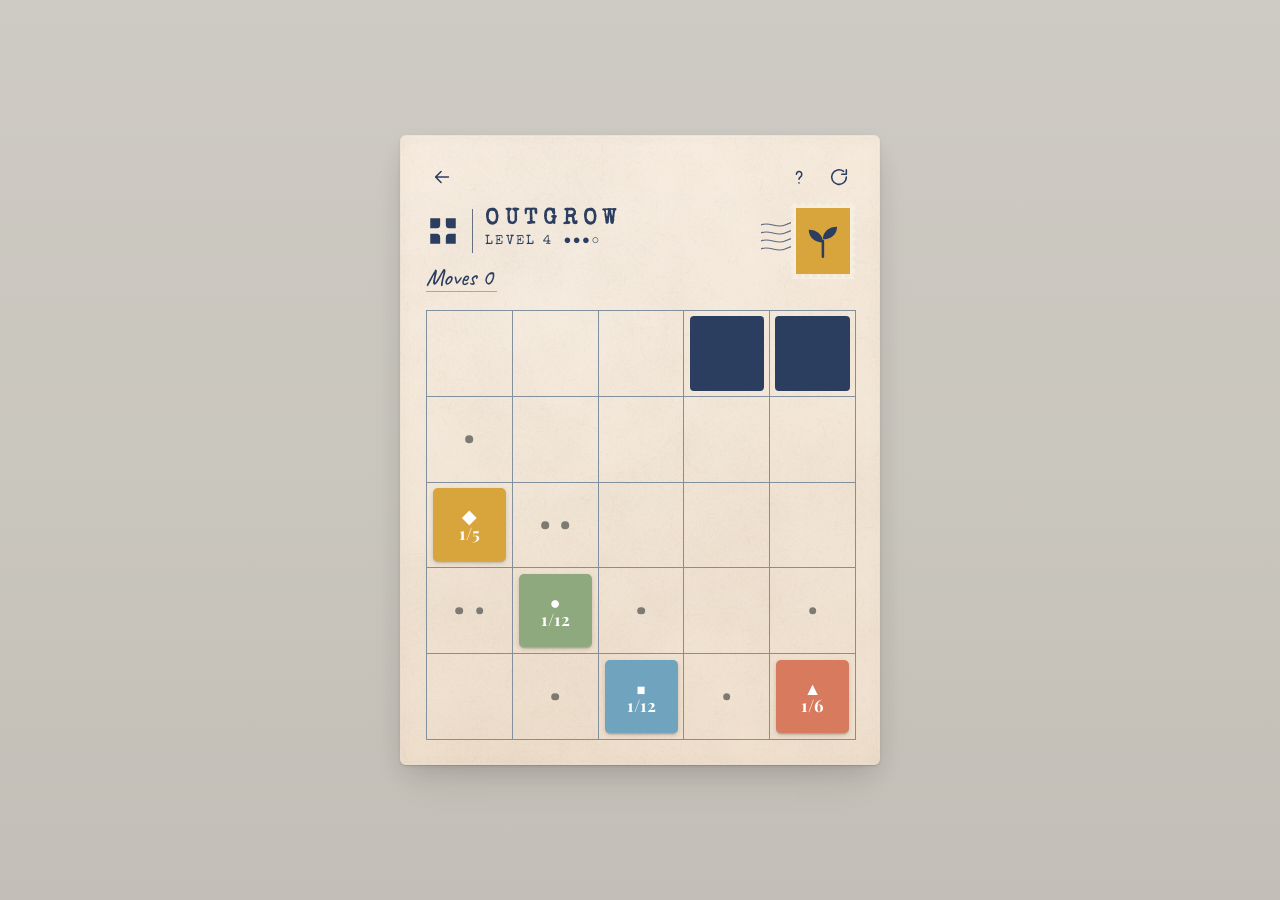
==== web/paper.html @ 2d6eb454 "Paper sheet v2: natural seamless fibre texture, faint deckled edge mask, contact + diffuse shadow, f" ====
<!doctype html>
<html lang="en"><head><meta charset="utf-8">
<meta name="viewport" content="width=device-width,initial-scale=1,viewport-fit=cover">
<title>Postie Paper</title>
<link rel="preconnect" href="https://fonts.googleapis.com"><link rel="preconnect" href="https://fonts.gstatic.com" crossorigin>
<link rel="stylesheet" href="https://fonts.googleapis.com/css2?family=Special+Elite&family=Caveat:wght@500&family=Playfair+Display:wght@700&display=swap">
<link rel="stylesheet" href="kit/paper-ui.css">
<style>
/* Demo of the paper sheet on a game screen (Outgrow, level 4). Pieces and marks are plain HTML. */
body { margin: 0; }
.tools { display: flex; justify-content: space-between; margin: -4px -4px -6px; }
.tools button { width: 40px; height: 40px; border: 0; background: none; display: grid; place-items: center; cursor: pointer; }
.tools svg { width: 22px; height: 22px; stroke: var(--ink); fill: none; stroke-width: 1.7; stroke-linecap: round; stroke-linejoin: round; }
.paper-head { position: relative; padding-right: 86px; }
.paper-head .icon { fill: var(--ink); }
.dots { margin-left: 10px; letter-spacing: .12em; }
.stamp { filter: drop-shadow(0 1px 1.5px rgb(45 39 33 / 25%)); position: absolute; right: 0; top: -6px; width: 64px; height: 76px; background: #F7EEE2; padding: 5px; box-sizing: border-box;
  -webkit-mask: linear-gradient(#000 0 0) content-box, radial-gradient(2.6px at 50% 50%, #0000 96%, #000) -4px -4px / 8px 8px;
          mask: linear-gradient(#000 0 0) content-box, radial-gradient(2.6px at 50% 50%, #0000 96%, #000) -4px -4px / 8px 8px; }
.stamp i { display: grid; place-items: center; height: 100%; background: var(--accent-yellow); }
.stamp svg { width: 70%; fill: var(--ink); stroke: var(--ink); stroke-width: 1.6; stroke-linecap: round; }
.postmark { position: absolute; right: 48px; top: 10px; width: 46px; height: 34px; }
.moves { font: 500 24px/1 "Caveat", cursive; color: var(--ink); margin-top: -6px; }
.moves span { display: inline-block; border-bottom: 1.5px solid var(--accent-yellow); padding: 0 4px 2px 0; }
.tile { position: absolute; inset: 7%; border-radius: 5px; color: #fff; display: grid; place-content: center; text-align: center;
  font: 700 clamp(11px, 3.6vw, 17px)/1.05 "Playfair Display", Georgia, serif;
  box-shadow: 0 1.5px 0 rgb(0 0 0 / 14%), 0 2px 4px rgb(45 39 33 / 18%); }
.tile b { font-size: 1.05em; line-height: 1; }
.wall { position: absolute; inset: 6%; border-radius: 4px; background: var(--ink); }
.dot { position: absolute; left: 50%; top: 50%; width: 9%; aspect-ratio: 1; border-radius: 50%; background: #7d7a74; transform: translate(-50%, -50%); }
.dot.l { left: 38%; } .dot.r { left: 62%; }
</style>
</head><body>
<main class="game-screen">
  <section class="paper-card">
    <div class="paper-sheet"></div>
    <div class="paper-content">
      <div class="tools">
        <button aria-label="Back"><svg viewBox="0 0 24 24"><path d="M19 12H5M11 6l-6 6 6 6"/></svg></button>
        <span style="display:flex">
          <button aria-label="How to play"><svg viewBox="0 0 24 24"><path d="M9.2 9a2.9 2.9 0 115.6 1c0 2-2.8 2.3-2.8 4.4M12 18.4v.1"/></svg></button>
          <button aria-label="Restart"><svg viewBox="0 0 24 24"><path d="M20 12a8 8 0 11-3-6.2M20 4v5h-5"/></svg></button>
        </span>
      </div>
      <div class="paper-head">
        <svg class="icon" viewBox="0 0 24 24" aria-hidden="true"><path d="M3 3h7v4.5A2.5 2.5 0 017.5 10H3zM14 3h7v7h-4.5A2.5 2.5 0 0114 7.5zM3 14h4.5A2.5 2.5 0 0110 16.5V21H3zM16.5 14H21v7h-7v-4.5a2.5 2.5 0 012.5-2.5z"/></svg>
        <span class="divider"></span>
        <div><div class="title">OUTGROW</div><div class="meta">LEVEL 4<span class="dots">●●●○</span></div></div>
        <svg class="postmark" viewBox="0 0 46 34" fill="none" stroke="#2C3E5F" stroke-width="1.2" opacity=".75"><path d="M0 6c8-4 16 4 24 0s16-4 22 0M0 14c8-4 16 4 24 0s16-4 22 0M0 22c8-4 16 4 24 0s16-4 22 0M0 30c8-4 16 4 24 0s16-4 22 0"/></svg>
        <div class="stamp"><i><svg viewBox="0 0 24 24"><path d="M12 22v-10" fill="none"/><path d="M12 13c0-5-4-8-9-8 0 5 4 8 9 8zM12 11c0-5 4-8 9-8 0 5-4 8-9 8z" stroke="none"/></svg></i></div>
      </div>
      <div class="moves"><span>Moves 0</span></div>
      <div class="puzzle-grid" id="g" style="--cols: 5"></div>
    </div>
  </section>
</main>
<script>
var T = { 3: 'w', 4: 'w', 5: 'd', 11: 'd2', 10: ['#D8A43C', '◆', '1/5'], 15: 'd2', 16: ['#8EA97E', '●', '1/12'], 17: 'd', 19: 'd', 21: 'd', 22: ['#6FA3BE', '■', '1/12'], 23: 'd', 24: ['#D77A5E', '▲', '1/6'] };
var g = document.getElementById('g');
for (var i = 0; i < 25; i++) {
  var c = document.createElement('div'); c.className = 'cell'; var t = T[i];
  if (t === 'w') c.innerHTML = '<span class="wall"></span>';
  else if (t === 'd') c.innerHTML = '<span class="dot"></span>';
  else if (t === 'd2') c.innerHTML = '<span class="dot l"></span><span class="dot r"></span>';
  else if (t) c.innerHTML = '<span class="tile" style="background:' + t[0] + '"><b>' + t[1] + '</b>' + t[2] + '</span>';
  g.appendChild(c);
}
</script>
</body></html>
---- web/kit/paper-ui.css ----
/* Postie Paper UI v2 — reusable paper sheet for every game.
   Layers: CSS colour + gradient, seamless transparent fibre texture, edge-shape mask, two-part shadow.
   Game content (grid, pieces, text) stays plain HTML/SVG above the paper. No filters, no animated texture.
   Markup:
     <main class="game-screen">
       <section class="paper-card">            <- shadow + layout (not masked)
         <div class="paper-sheet"></div>       <- paper surface (masked edges)
         <div class="paper-content"> … </div>  <- header, grid, footer
       </section>
     </main> */
:root {
  --ui-background-top: #CECAC4;
  --ui-background: #C9C6BD;
  --ui-background-bottom: #C3BEB7;

  --paper-top: #F7EBDD;
  --paper-base: #F3E6D6;
  --paper-bottom: #F0E0CE;
  --ink: #2C3E5F;
  --grid: #81909C;

  --accent-yellow: #D8A43C;
  --accent-green: #8EA97E;
  --accent-blue: #6FA3BE;
  --accent-terracotta: #D77A5E;

  --paper-radius: 6px;
  --paper-pad: clamp(16px, 5vw, 26px);
}

.game-screen {
  box-sizing: border-box;
  min-height: 100dvh;
  padding: 16px;
  display: grid;
  grid-template-columns: minmax(0, 1fr);
  place-items: center;
  background: linear-gradient(180deg, var(--ui-background-top) 0%, var(--ui-background) 55%, var(--ui-background-bottom) 100%);
}

/* The card: carries the shadow and the layout. Height follows content. */
.paper-card {
  box-sizing: border-box;
  position: relative;
  isolation: isolate;
  width: min(100%, 480px);
  border-radius: var(--paper-radius);
  color: var(--ink);
  /* resting on the surface: contact shadow + soft diffuse spread, no float */
  box-shadow:
    0 0.5px 0.5px rgb(45 39 33 / 18%),
    0 1.5px 3px rgb(45 39 33 / 10%),
    0 10px 24px -6px rgb(45 39 33 / 16%),
    0 22px 44px -18px rgb(45 39 33 / 14%);
}

/* The sheet: colour, texture and edge shape. */
.paper-sheet {
  position: absolute;
  inset: 0;
  z-index: 0;
  border-radius: var(--paper-radius);
  background:
    url("./paper-texture.webp") 0 0 / 512px 512px repeat,
    radial-gradient(120% 90% at 30% 20%, rgb(255 255 255 / 18%), transparent 60%),
    linear-gradient(180deg, var(--paper-top) 0%, var(--paper-base) 52%, var(--paper-bottom) 100%);
  /* faint deckle: inner area solid, each edge gets a 4px wobbly strip */
  -webkit-mask:
    linear-gradient(#000 0 0) center / calc(100% - 6px) calc(100% - 6px) no-repeat,
    url("data:image/svg+xml,<svg xmlns="http://www.w3.org/2000/svg" width="240" height="4" viewBox="0 0 240 4"><path d="M0 4 L0.0 1.16 L2.0 1.29 L4.0 1.35 L6.0 1.33 L8.0 1.35 L10.0 1.41 L12.0 1.48 L14.0 1.59 L16.0 1.70 L18.0 1.69 L20.0 1.66 L22.0 1.69 L24.0 1.73 L26.0 1.67 L28.0 1.57 L30.0 1.50 L32.0 1.44 L34.0 1.47 L36.0 1.62 L38.0 1.74 L40.0 1.74 L42.0 1.71 L44.0 1.72 L46.0 1.73 L48.0 1.71 L50.0 1.71 L52.0 1.67 L54.0 1.60 L56.0 1.62 L58.0 1.73 L60.0 1.79 L62.0 1.75 L64.0 1.70 L66.0 1.69 L68.0 1.70 L70.0 1.77 L72.0 1.87 L74.0 1.86 L76.0 1.75 L78.0 1.67 L80.0 1.62 L82.0 1.51 L84.0 1.36 L86.0 1.22 L88.0 1.10 L90.0 1.04 L92.0 1.13 L94.0 1.28 L96.0 1.33 L98.0 1.33 L100.0 1.38 L102.0 1.46 L104.0 1.53 L106.0 1.64 L108.0 1.73 L110.0 1.73 L112.0 1.72 L114.0 1.81 L116.0 1.88 L118.0 1.84 L120.0 1.77 L122.0 1.72 L124.0 1.69 L126.0 1.73 L128.0 1.87 L130.0 1.94 L132.0 1.88 L134.0 1.81 L136.0 1.79 L138.0 1.73 L140.0 1.64 L142.0 1.55 L144.0 1.45 L146.0 1.36 L148.0 1.38 L150.0 1.49 L152.0 1.54 L154.0 1.51 L156.0 1.49 L158.0 1.51 L160.0 1.55 L162.0 1.65 L164.0 1.74 L166.0 1.73 L168.0 1.65 L170.0 1.63 L172.0 1.61 L174.0 1.52 L176.0 1.39 L178.0 1.28 L180.0 1.19 L182.0 1.18 L184.0 1.31 L186.0 1.46 L188.0 1.50 L190.0 1.50 L192.0 1.55 L194.0 1.61 L196.0 1.65 L198.0 1.72 L200.0 1.76 L202.0 1.73 L204.0 1.74 L206.0 1.85 L208.0 1.92 L210.0 1.88 L212.0 1.82 L214.0 1.79 L216.0 1.78 L218.0 1.83 L220.0 1.95 L222.0 1.97 L224.0 1.87 L226.0 1.78 L228.0 1.72 L230.0 1.62 L232.0 1.47 L234.0 1.34 L236.0 1.21 L238.0 1.12 L240.0 1.16 L240 4 Z"/></svg>") top / 240px 4px repeat-x,
    url("data:image/svg+xml,<svg xmlns="http://www.w3.org/2000/svg" width="240" height="4" viewBox="0 0 240 4"><path d="M0 0 L0.0 2.37 L2.0 2.37 L4.0 2.41 L6.0 2.52 L8.0 2.60 L10.0 2.62 L12.0 2.63 L14.0 2.59 L16.0 2.50 L18.0 2.47 L20.0 2.55 L22.0 2.60 L24.0 2.58 L26.0 2.56 L28.0 2.52 L30.0 2.41 L32.0 2.32 L34.0 2.28 L36.0 2.22 L38.0 2.16 L40.0 2.22 L42.0 2.35 L44.0 2.44 L46.0 2.49 L48.0 2.51 L50.0 2.45 L52.0 2.37 L54.0 2.38 L56.0 2.43 L58.0 2.42 L60.0 2.39 L62.0 2.41 L64.0 2.41 L66.0 2.35 L68.0 2.31 L70.0 2.25 L72.0 2.15 L74.0 2.11 L76.0 2.21 L78.0 2.33 L80.0 2.39 L82.0 2.42 L84.0 2.43 L86.0 2.38 L88.0 2.33 L90.0 2.36 L92.0 2.38 L94.0 2.36 L96.0 2.42 L98.0 2.55 L100.0 2.65 L102.0 2.68 L104.0 2.70 L106.0 2.65 L108.0 2.55 L110.0 2.53 L112.0 2.59 L114.0 2.60 L116.0 2.56 L118.0 2.52 L120.0 2.46 L122.0 2.35 L124.0 2.26 L126.0 2.19 L128.0 2.10 L130.0 2.03 L132.0 2.10 L134.0 2.24 L136.0 2.32 L138.0 2.37 L140.0 2.39 L142.0 2.35 L144.0 2.29 L146.0 2.31 L148.0 2.37 L150.0 2.37 L152.0 2.38 L154.0 2.45 L156.0 2.49 L158.0 2.48 L160.0 2.47 L162.0 2.43 L164.0 2.33 L166.0 2.31 L168.0 2.40 L170.0 2.49 L172.0 2.51 L174.0 2.52 L176.0 2.50 L178.0 2.42 L180.0 2.35 L182.0 2.35 L184.0 2.33 L186.0 2.29 L188.0 2.35 L190.0 2.49 L192.0 2.58 L194.0 2.62 L196.0 2.64 L198.0 2.59 L200.0 2.49 L202.0 2.48 L204.0 2.52 L206.0 2.51 L208.0 2.47 L210.0 2.45 L212.0 2.40 L214.0 2.31 L216.0 2.23 L218.0 2.17 L220.0 2.06 L222.0 2.01 L224.0 2.09 L226.0 2.23 L228.0 2.30 L230.0 2.35 L232.0 2.37 L234.0 2.33 L236.0 2.28 L238.0 2.32 L240.0 2.37 L240 0 Z"/></svg>") bottom / 240px 4px repeat-x,
    url("data:image/svg+xml,<svg xmlns="http://www.w3.org/2000/svg" width="4" height="240" viewBox="0 0 4 240"><path d="M4 0 L1.64 0.0 L1.65 2.0 L1.70 4.0 L1.70 6.0 L1.65 8.0 L1.67 10.0 L1.66 12.0 L1.50 14.0 L1.41 16.0 L1.52 18.0 L1.64 20.0 L1.67 22.0 L1.67 24.0 L1.62 26.0 L1.48 28.0 L1.41 30.0 L1.50 32.0 L1.55 34.0 L1.47 36.0 L1.47 38.0 L1.56 40.0 L1.60 42.0 L1.63 44.0 L1.68 46.0 L1.64 48.0 L1.52 50.0 L1.59 52.0 L1.81 54.0 L1.94 56.0 L1.95 58.0 L1.97 60.0 L1.92 62.0 L1.79 64.0 L1.75 66.0 L1.74 68.0 L1.59 70.0 L1.41 72.0 L1.41 74.0 L1.48 76.0 L1.49 78.0 L1.47 80.0 L1.44 82.0 L1.31 84.0 L1.21 86.0 L1.33 88.0 L1.49 90.0 L1.51 92.0 L1.52 94.0 L1.59 96.0 L1.62 98.0 L1.62 100.0 L1.67 102.0 L1.66 104.0 L1.53 106.0 L1.50 108.0 L1.66 110.0 L1.81 112.0 L1.84 114.0 L1.85 116.0 L1.80 118.0 L1.65 120.0 L1.59 122.0 L1.65 124.0 L1.62 126.0 L1.49 128.0 L1.47 130.0 L1.55 132.0 L1.58 134.0 L1.59 136.0 L1.61 138.0 L1.53 140.0 L1.42 142.0 L1.51 144.0 L1.72 146.0 L1.82 148.0 L1.83 150.0 L1.85 152.0 L1.82 154.0 L1.73 156.0 L1.71 158.0 L1.69 160.0 L1.52 162.0 L1.37 164.0 L1.42 166.0 L1.52 168.0 L1.53 170.0 L1.52 172.0 L1.48 174.0 L1.34 176.0 L1.26 178.0 L1.37 180.0 L1.48 182.0 L1.46 184.0 L1.47 186.0 L1.56 188.0 L1.60 190.0 L1.63 192.0 L1.69 194.0 L1.67 196.0 L1.55 198.0 L1.58 200.0 L1.79 202.0 L1.93 204.0 L1.96 206.0 L1.97 208.0 L1.92 210.0 L1.77 212.0 L1.72 214.0 L1.74 216.0 L1.64 218.0 L1.47 220.0 L1.44 222.0 L1.51 224.0 L1.52 226.0 L1.52 228.0 L1.51 230.0 L1.39 232.0 L1.28 234.0 L1.39 236.0 L1.58 238.0 L1.64 240.0 L4 240 Z"/></svg>") left / 4px 240px repeat-y,
    url("data:image/svg+xml,<svg xmlns="http://www.w3.org/2000/svg" width="4" height="240" viewBox="0 0 4 240"><path d="M0 0 L2.29 0.0 L2.35 2.0 L2.38 4.0 L2.33 6.0 L2.31 8.0 L2.30 10.0 L2.19 12.0 L2.12 14.0 L2.20 16.0 L2.26 18.0 L2.23 20.0 L2.27 22.0 L2.36 24.0 L2.38 26.0 L2.38 28.0 L2.44 30.0 L2.44 32.0 L2.37 34.0 L2.40 36.0 L2.54 38.0 L2.61 40.0 L2.64 42.0 L2.73 44.0 L2.77 46.0 L2.73 48.0 L2.75 50.0 L2.81 52.0 L2.76 54.0 L2.65 56.0 L2.63 58.0 L2.62 60.0 L2.50 62.0 L2.39 64.0 L2.32 66.0 L2.15 68.0 L1.99 70.0 L1.99 72.0 L2.04 74.0 L2.02 76.0 L2.04 78.0 L2.13 80.0 L2.16 82.0 L2.16 84.0 L2.25 86.0 L2.31 88.0 L2.25 90.0 L2.25 92.0 L2.36 94.0 L2.44 96.0 L2.44 98.0 L2.49 100.0 L2.52 102.0 L2.45 104.0 L2.44 106.0 L2.53 108.0 L2.57 110.0 L2.52 112.0 L2.54 114.0 L2.60 116.0 L2.56 118.0 L2.52 120.0 L2.53 122.0 L2.46 124.0 L2.33 126.0 L2.34 128.0 L2.45 130.0 L2.48 132.0 L2.49 134.0 L2.57 136.0 L2.60 138.0 L2.56 140.0 L2.59 142.0 L2.64 144.0 L2.57 146.0 L2.47 148.0 L2.47 150.0 L2.46 152.0 L2.36 154.0 L2.28 156.0 L2.22 158.0 L2.07 160.0 L1.95 162.0 L1.98 164.0 L2.04 166.0 L2.02 168.0 L2.05 170.0 L2.15 172.0 L2.19 174.0 L2.21 176.0 L2.30 178.0 L2.35 180.0 L2.30 182.0 L2.33 184.0 L2.47 186.0 L2.57 188.0 L2.60 190.0 L2.68 192.0 L2.73 194.0 L2.68 196.0 L2.69 198.0 L2.78 200.0 L2.77 202.0 L2.69 204.0 L2.68 206.0 L2.69 208.0 L2.61 210.0 L2.52 212.0 L2.47 214.0 L2.33 216.0 L2.17 218.0 L2.16 220.0 L2.23 222.0 L2.23 224.0 L2.23 226.0 L2.31 228.0 L2.34 230.0 L2.31 232.0 L2.37 234.0 L2.42 236.0 L2.35 238.0 L2.29 240.0 L0 240 Z"/></svg>") right / 4px 240px repeat-y;
          mask:
    linear-gradient(#000 0 0) center / calc(100% - 6px) calc(100% - 6px) no-repeat,
    url("data:image/svg+xml,<svg xmlns="http://www.w3.org/2000/svg" width="240" height="4" viewBox="0 0 240 4"><path d="M0 4 L0.0 1.16 L2.0 1.29 L4.0 1.35 L6.0 1.33 L8.0 1.35 L10.0 1.41 L12.0 1.48 L14.0 1.59 L16.0 1.70 L18.0 1.69 L20.0 1.66 L22.0 1.69 L24.0 1.73 L26.0 1.67 L28.0 1.57 L30.0 1.50 L32.0 1.44 L34.0 1.47 L36.0 1.62 L38.0 1.74 L40.0 1.74 L42.0 1.71 L44.0 1.72 L46.0 1.73 L48.0 1.71 L50.0 1.71 L52.0 1.67 L54.0 1.60 L56.0 1.62 L58.0 1.73 L60.0 1.79 L62.0 1.75 L64.0 1.70 L66.0 1.69 L68.0 1.70 L70.0 1.77 L72.0 1.87 L74.0 1.86 L76.0 1.75 L78.0 1.67 L80.0 1.62 L82.0 1.51 L84.0 1.36 L86.0 1.22 L88.0 1.10 L90.0 1.04 L92.0 1.13 L94.0 1.28 L96.0 1.33 L98.0 1.33 L100.0 1.38 L102.0 1.46 L104.0 1.53 L106.0 1.64 L108.0 1.73 L110.0 1.73 L112.0 1.72 L114.0 1.81 L116.0 1.88 L118.0 1.84 L120.0 1.77 L122.0 1.72 L124.0 1.69 L126.0 1.73 L128.0 1.87 L130.0 1.94 L132.0 1.88 L134.0 1.81 L136.0 1.79 L138.0 1.73 L140.0 1.64 L142.0 1.55 L144.0 1.45 L146.0 1.36 L148.0 1.38 L150.0 1.49 L152.0 1.54 L154.0 1.51 L156.0 1.49 L158.0 1.51 L160.0 1.55 L162.0 1.65 L164.0 1.74 L166.0 1.73 L168.0 1.65 L170.0 1.63 L172.0 1.61 L174.0 1.52 L176.0 1.39 L178.0 1.28 L180.0 1.19 L182.0 1.18 L184.0 1.31 L186.0 1.46 L188.0 1.50 L190.0 1.50 L192.0 1.55 L194.0 1.61 L196.0 1.65 L198.0 1.72 L200.0 1.76 L202.0 1.73 L204.0 1.74 L206.0 1.85 L208.0 1.92 L210.0 1.88 L212.0 1.82 L214.0 1.79 L216.0 1.78 L218.0 1.83 L220.0 1.95 L222.0 1.97 L224.0 1.87 L226.0 1.78 L228.0 1.72 L230.0 1.62 L232.0 1.47 L234.0 1.34 L236.0 1.21 L238.0 1.12 L240.0 1.16 L240 4 Z"/></svg>") top / 240px 4px repeat-x,
    url("data:image/svg+xml,<svg xmlns="http://www.w3.org/2000/svg" width="240" height="4" viewBox="0 0 240 4"><path d="M0 0 L0.0 2.37 L2.0 2.37 L4.0 2.41 L6.0 2.52 L8.0 2.60 L10.0 2.62 L12.0 2.63 L14.0 2.59 L16.0 2.50 L18.0 2.47 L20.0 2.55 L22.0 2.60 L24.0 2.58 L26.0 2.56 L28.0 2.52 L30.0 2.41 L32.0 2.32 L34.0 2.28 L36.0 2.22 L38.0 2.16 L40.0 2.22 L42.0 2.35 L44.0 2.44 L46.0 2.49 L48.0 2.51 L50.0 2.45 L52.0 2.37 L54.0 2.38 L56.0 2.43 L58.0 2.42 L60.0 2.39 L62.0 2.41 L64.0 2.41 L66.0 2.35 L68.0 2.31 L70.0 2.25 L72.0 2.15 L74.0 2.11 L76.0 2.21 L78.0 2.33 L80.0 2.39 L82.0 2.42 L84.0 2.43 L86.0 2.38 L88.0 2.33 L90.0 2.36 L92.0 2.38 L94.0 2.36 L96.0 2.42 L98.0 2.55 L100.0 2.65 L102.0 2.68 L104.0 2.70 L106.0 2.65 L108.0 2.55 L110.0 2.53 L112.0 2.59 L114.0 2.60 L116.0 2.56 L118.0 2.52 L120.0 2.46 L122.0 2.35 L124.0 2.26 L126.0 2.19 L128.0 2.10 L130.0 2.03 L132.0 2.10 L134.0 2.24 L136.0 2.32 L138.0 2.37 L140.0 2.39 L142.0 2.35 L144.0 2.29 L146.0 2.31 L148.0 2.37 L150.0 2.37 L152.0 2.38 L154.0 2.45 L156.0 2.49 L158.0 2.48 L160.0 2.47 L162.0 2.43 L164.0 2.33 L166.0 2.31 L168.0 2.40 L170.0 2.49 L172.0 2.51 L174.0 2.52 L176.0 2.50 L178.0 2.42 L180.0 2.35 L182.0 2.35 L184.0 2.33 L186.0 2.29 L188.0 2.35 L190.0 2.49 L192.0 2.58 L194.0 2.62 L196.0 2.64 L198.0 2.59 L200.0 2.49 L202.0 2.48 L204.0 2.52 L206.0 2.51 L208.0 2.47 L210.0 2.45 L212.0 2.40 L214.0 2.31 L216.0 2.23 L218.0 2.17 L220.0 2.06 L222.0 2.01 L224.0 2.09 L226.0 2.23 L228.0 2.30 L230.0 2.35 L232.0 2.37 L234.0 2.33 L236.0 2.28 L238.0 2.32 L240.0 2.37 L240 0 Z"/></svg>") bottom / 240px 4px repeat-x,
    url("data:image/svg+xml,<svg xmlns="http://www.w3.org/2000/svg" width="4" height="240" viewBox="0 0 4 240"><path d="M4 0 L1.64 0.0 L1.65 2.0 L1.70 4.0 L1.70 6.0 L1.65 8.0 L1.67 10.0 L1.66 12.0 L1.50 14.0 L1.41 16.0 L1.52 18.0 L1.64 20.0 L1.67 22.0 L1.67 24.0 L1.62 26.0 L1.48 28.0 L1.41 30.0 L1.50 32.0 L1.55 34.0 L1.47 36.0 L1.47 38.0 L1.56 40.0 L1.60 42.0 L1.63 44.0 L1.68 46.0 L1.64 48.0 L1.52 50.0 L1.59 52.0 L1.81 54.0 L1.94 56.0 L1.95 58.0 L1.97 60.0 L1.92 62.0 L1.79 64.0 L1.75 66.0 L1.74 68.0 L1.59 70.0 L1.41 72.0 L1.41 74.0 L1.48 76.0 L1.49 78.0 L1.47 80.0 L1.44 82.0 L1.31 84.0 L1.21 86.0 L1.33 88.0 L1.49 90.0 L1.51 92.0 L1.52 94.0 L1.59 96.0 L1.62 98.0 L1.62 100.0 L1.67 102.0 L1.66 104.0 L1.53 106.0 L1.50 108.0 L1.66 110.0 L1.81 112.0 L1.84 114.0 L1.85 116.0 L1.80 118.0 L1.65 120.0 L1.59 122.0 L1.65 124.0 L1.62 126.0 L1.49 128.0 L1.47 130.0 L1.55 132.0 L1.58 134.0 L1.59 136.0 L1.61 138.0 L1.53 140.0 L1.42 142.0 L1.51 144.0 L1.72 146.0 L1.82 148.0 L1.83 150.0 L1.85 152.0 L1.82 154.0 L1.73 156.0 L1.71 158.0 L1.69 160.0 L1.52 162.0 L1.37 164.0 L1.42 166.0 L1.52 168.0 L1.53 170.0 L1.52 172.0 L1.48 174.0 L1.34 176.0 L1.26 178.0 L1.37 180.0 L1.48 182.0 L1.46 184.0 L1.47 186.0 L1.56 188.0 L1.60 190.0 L1.63 192.0 L1.69 194.0 L1.67 196.0 L1.55 198.0 L1.58 200.0 L1.79 202.0 L1.93 204.0 L1.96 206.0 L1.97 208.0 L1.92 210.0 L1.77 212.0 L1.72 214.0 L1.74 216.0 L1.64 218.0 L1.47 220.0 L1.44 222.0 L1.51 224.0 L1.52 226.0 L1.52 228.0 L1.51 230.0 L1.39 232.0 L1.28 234.0 L1.39 236.0 L1.58 238.0 L1.64 240.0 L4 240 Z"/></svg>") left / 4px 240px repeat-y,
    url("data:image/svg+xml,<svg xmlns="http://www.w3.org/2000/svg" width="4" height="240" viewBox="0 0 4 240"><path d="M0 0 L2.29 0.0 L2.35 2.0 L2.38 4.0 L2.33 6.0 L2.31 8.0 L2.30 10.0 L2.19 12.0 L2.12 14.0 L2.20 16.0 L2.26 18.0 L2.23 20.0 L2.27 22.0 L2.36 24.0 L2.38 26.0 L2.38 28.0 L2.44 30.0 L2.44 32.0 L2.37 34.0 L2.40 36.0 L2.54 38.0 L2.61 40.0 L2.64 42.0 L2.73 44.0 L2.77 46.0 L2.73 48.0 L2.75 50.0 L2.81 52.0 L2.76 54.0 L2.65 56.0 L2.63 58.0 L2.62 60.0 L2.50 62.0 L2.39 64.0 L2.32 66.0 L2.15 68.0 L1.99 70.0 L1.99 72.0 L2.04 74.0 L2.02 76.0 L2.04 78.0 L2.13 80.0 L2.16 82.0 L2.16 84.0 L2.25 86.0 L2.31 88.0 L2.25 90.0 L2.25 92.0 L2.36 94.0 L2.44 96.0 L2.44 98.0 L2.49 100.0 L2.52 102.0 L2.45 104.0 L2.44 106.0 L2.53 108.0 L2.57 110.0 L2.52 112.0 L2.54 114.0 L2.60 116.0 L2.56 118.0 L2.52 120.0 L2.53 122.0 L2.46 124.0 L2.33 126.0 L2.34 128.0 L2.45 130.0 L2.48 132.0 L2.49 134.0 L2.57 136.0 L2.60 138.0 L2.56 140.0 L2.59 142.0 L2.64 144.0 L2.57 146.0 L2.47 148.0 L2.47 150.0 L2.46 152.0 L2.36 154.0 L2.28 156.0 L2.22 158.0 L2.07 160.0 L1.95 162.0 L1.98 164.0 L2.04 166.0 L2.02 168.0 L2.05 170.0 L2.15 172.0 L2.19 174.0 L2.21 176.0 L2.30 178.0 L2.35 180.0 L2.30 182.0 L2.33 184.0 L2.47 186.0 L2.57 188.0 L2.60 190.0 L2.68 192.0 L2.73 194.0 L2.68 196.0 L2.69 198.0 L2.78 200.0 L2.77 202.0 L2.69 204.0 L2.68 206.0 L2.69 208.0 L2.61 210.0 L2.52 212.0 L2.47 214.0 L2.33 216.0 L2.17 218.0 L2.16 220.0 L2.23 222.0 L2.23 224.0 L2.23 226.0 L2.31 228.0 L2.34 230.0 L2.31 232.0 L2.37 234.0 L2.42 236.0 L2.35 238.0 L2.29 240.0 L0 240 Z"/></svg>") right / 4px 240px repeat-y;
  box-shadow: inset 0 0 0 1px rgb(102 79 55 / 7%);
}
/* soft paper rim: the edge is a touch lighter, like cut card stock */
.paper-sheet::after {
  content: "";
  position: absolute;
  inset: 0;
  border-radius: inherit;
  box-shadow: inset 0 0 0 1.5px rgb(255 255 255 / 22%), inset 0 0 14px rgb(120 90 60 / 5%);
  pointer-events: none;
}

.paper-content {
  position: relative;
  z-index: 1;
  padding: var(--paper-pad);
  display: grid;
  gap: 18px;
}

/* Header block shared by all games */
.paper-head { display: flex; align-items: center; gap: 12px; }
.paper-head .icon { width: 34px; height: 34px; flex: none; }
.paper-head .divider { width: 1px; align-self: stretch; background: var(--ink); opacity: .7; }
.paper-head .title { font: 600 22px/1.05 "Special Elite", "Courier New", monospace; letter-spacing: .26em; }
.paper-head .meta { font: 13px/1.6 "Special Elite", "Courier New", monospace; letter-spacing: .18em; }

/* Game grid: square cells for any size via --cols / --rows (4×4 … 10×10) */
.puzzle-grid {
  --cols: 5;
  --rows: var(--cols);
  --line: 1.25px;
  display: grid;
  grid-template-columns: repeat(var(--cols), minmax(0, 1fr));
  grid-auto-rows: 1fr;
  aspect-ratio: var(--cols) / var(--rows);
  width: 100%;
  border-top: var(--line) solid var(--grid);
  border-left: var(--line) solid var(--grid);
}
.puzzle-grid > .cell {
  position: relative;
  min-width: 0;
  aspect-ratio: 1 / 1;
  border-right: var(--line) solid var(--grid);
  border-bottom: var(--line) solid var(--grid);
}
.puzzle-grid[style*="--cols: 10"], .puzzle-grid[style*="--cols:10"] { --line: 1px; }

.paper-foot { display: flex; justify-content: space-between; align-items: baseline; font: 13px "Special Elite", monospace; letter-spacing: .12em; color: var(--ink); opacity: .8; }
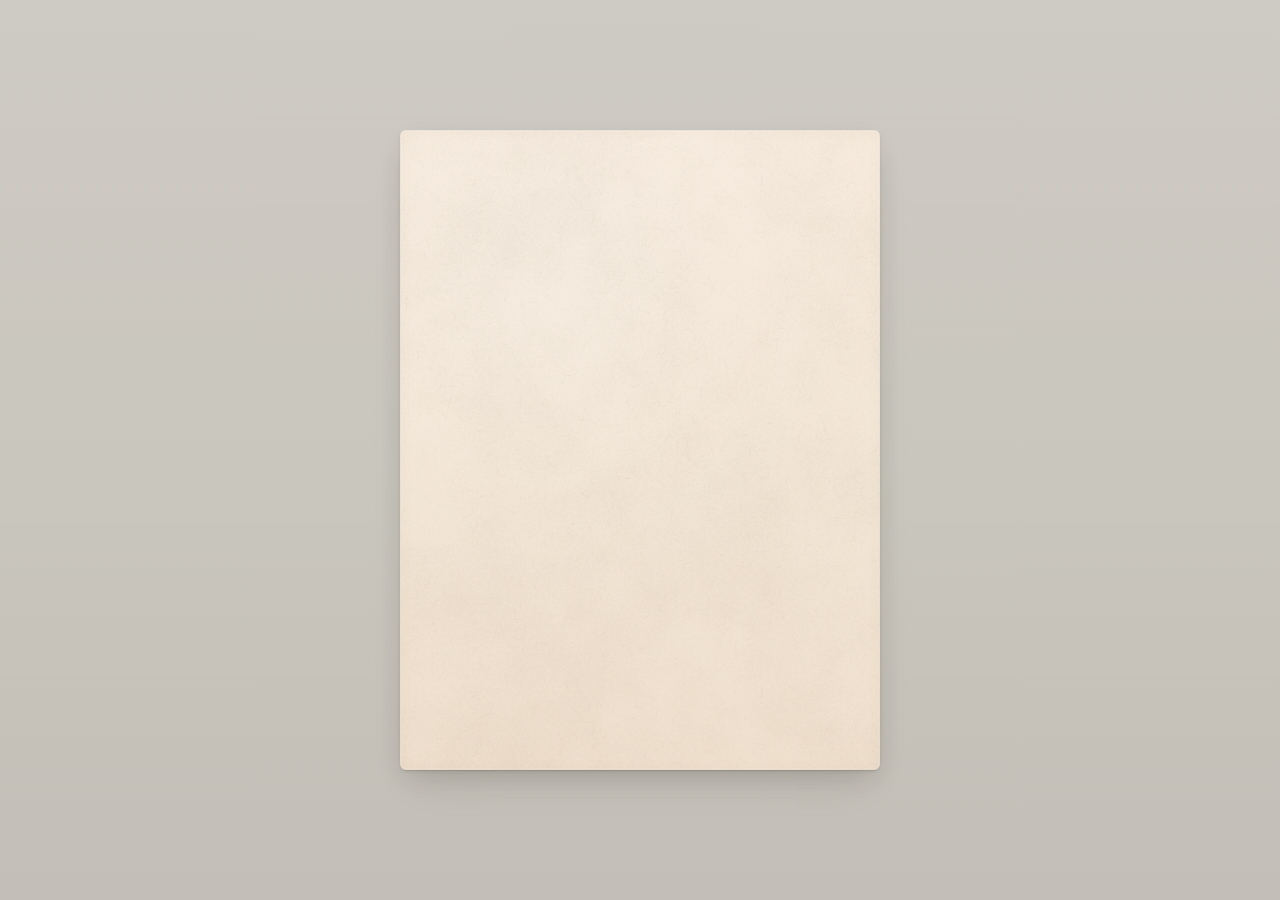
==== commit 6e25ca9c: "Paper demo: only the background and an empty sheet for now Co-Authored-By: Claude Opus 5.5 <noreply@" ====
--- a/web/paper.html
+++ b/web/paper.html
@@ -2,68 +2,16 @@
 <html lang="en"><head><meta charset="utf-8">
 <meta name="viewport" content="width=device-width,initial-scale=1,viewport-fit=cover">
 <title>Postie Paper</title>
-<link rel="preconnect" href="https://fonts.googleapis.com"><link rel="preconnect" href="https://fonts.gstatic.com" crossorigin>
-<link rel="stylesheet" href="https://fonts.googleapis.com/css2?family=Special+Elite&family=Caveat:wght@500&family=Playfair+Display:wght@700&display=swap">
 <link rel="stylesheet" href="kit/paper-ui.css">
 <style>
-/* Demo of the paper sheet on a game screen (Outgrow, level 4). Pieces and marks are plain HTML. */
+/* Only the background and the empty paper sheet for now. */
 body { margin: 0; }
-.tools { display: flex; justify-content: space-between; margin: -4px -4px -6px; }
-.tools button { width: 40px; height: 40px; border: 0; background: none; display: grid; place-items: center; cursor: pointer; }
-.tools svg { width: 22px; height: 22px; stroke: var(--ink); fill: none; stroke-width: 1.7; stroke-linecap: round; stroke-linejoin: round; }
-.paper-head { position: relative; padding-right: 86px; }
-.paper-head .icon { fill: var(--ink); }
-.dots { margin-left: 10px; letter-spacing: .12em; }
-.stamp { filter: drop-shadow(0 1px 1.5px rgb(45 39 33 / 25%)); position: absolute; right: 0; top: -6px; width: 64px; height: 76px; background: #F7EEE2; padding: 5px; box-sizing: border-box;
-  -webkit-mask: linear-gradient(#000 0 0) content-box, radial-gradient(2.6px at 50% 50%, #0000 96%, #000) -4px -4px / 8px 8px;
-          mask: linear-gradient(#000 0 0) content-box, radial-gradient(2.6px at 50% 50%, #0000 96%, #000) -4px -4px / 8px 8px; }
-.stamp i { display: grid; place-items: center; height: 100%; background: var(--accent-yellow); }
-.stamp svg { width: 70%; fill: var(--ink); stroke: var(--ink); stroke-width: 1.6; stroke-linecap: round; }
-.postmark { position: absolute; right: 48px; top: 10px; width: 46px; height: 34px; }
-.moves { font: 500 24px/1 "Caveat", cursive; color: var(--ink); margin-top: -6px; }
-.moves span { display: inline-block; border-bottom: 1.5px solid var(--accent-yellow); padding: 0 4px 2px 0; }
-.tile { position: absolute; inset: 7%; border-radius: 5px; color: #fff; display: grid; place-content: center; text-align: center;
-  font: 700 clamp(11px, 3.6vw, 17px)/1.05 "Playfair Display", Georgia, serif;
-  box-shadow: 0 1.5px 0 rgb(0 0 0 / 14%), 0 2px 4px rgb(45 39 33 / 18%); }
-.tile b { font-size: 1.05em; line-height: 1; }
-.wall { position: absolute; inset: 6%; border-radius: 4px; background: var(--ink); }
-.dot { position: absolute; left: 50%; top: 50%; width: 9%; aspect-ratio: 1; border-radius: 50%; background: #7d7a74; transform: translate(-50%, -50%); }
-.dot.l { left: 38%; } .dot.r { left: 62%; }
+.paper-card { aspect-ratio: 3 / 4; }
 </style>
 </head><body>
 <main class="game-screen">
   <section class="paper-card">
     <div class="paper-sheet"></div>
-    <div class="paper-content">
-      <div class="tools">
-        <button aria-label="Back"><svg viewBox="0 0 24 24"><path d="M19 12H5M11 6l-6 6 6 6"/></svg></button>
-        <span style="display:flex">
-          <button aria-label="How to play"><svg viewBox="0 0 24 24"><path d="M9.2 9a2.9 2.9 0 115.6 1c0 2-2.8 2.3-2.8 4.4M12 18.4v.1"/></svg></button>
-          <button aria-label="Restart"><svg viewBox="0 0 24 24"><path d="M20 12a8 8 0 11-3-6.2M20 4v5h-5"/></svg></button>
-        </span>
-      </div>
-      <div class="paper-head">
-        <svg class="icon" viewBox="0 0 24 24" aria-hidden="true"><path d="M3 3h7v4.5A2.5 2.5 0 017.5 10H3zM14 3h7v7h-4.5A2.5 2.5 0 0114 7.5zM3 14h4.5A2.5 2.5 0 0110 16.5V21H3zM16.5 14H21v7h-7v-4.5a2.5 2.5 0 012.5-2.5z"/></svg>
-        <span class="divider"></span>
-        <div><div class="title">OUTGROW</div><div class="meta">LEVEL 4<span class="dots">●●●○</span></div></div>
-        <svg class="postmark" viewBox="0 0 46 34" fill="none" stroke="#2C3E5F" stroke-width="1.2" opacity=".75"><path d="M0 6c8-4 16 4 24 0s16-4 22 0M0 14c8-4 16 4 24 0s16-4 22 0M0 22c8-4 16 4 24 0s16-4 22 0M0 30c8-4 16 4 24 0s16-4 22 0"/></svg>
-        <div class="stamp"><i><svg viewBox="0 0 24 24"><path d="M12 22v-10" fill="none"/><path d="M12 13c0-5-4-8-9-8 0 5 4 8 9 8zM12 11c0-5 4-8 9-8 0 5-4 8-9 8z" stroke="none"/></svg></i></div>
-      </div>
-      <div class="moves"><span>Moves 0</span></div>
-      <div class="puzzle-grid" id="g" style="--cols: 5"></div>
-    </div>
   </section>
 </main>
-<script>
-var T = { 3: 'w', 4: 'w', 5: 'd', 11: 'd2', 10: ['#D8A43C', '◆', '1/5'], 15: 'd2', 16: ['#8EA97E', '●', '1/12'], 17: 'd', 19: 'd', 21: 'd', 22: ['#6FA3BE', '■', '1/12'], 23: 'd', 24: ['#D77A5E', '▲', '1/6'] };
-var g = document.getElementById('g');
-for (var i = 0; i < 25; i++) {
-  var c = document.createElement('div'); c.className = 'cell'; var t = T[i];
-  if (t === 'w') c.innerHTML = '<span class="wall"></span>';
-  else if (t === 'd') c.innerHTML = '<span class="dot"></span>';
-  else if (t === 'd2') c.innerHTML = '<span class="dot l"></span><span class="dot r"></span>';
-  else if (t) c.innerHTML = '<span class="tile" style="background:' + t[0] + '"><b>' + t[1] + '</b>' + t[2] + '</span>';
-  g.appendChild(c);
-}
-</script>
 </body></html>
